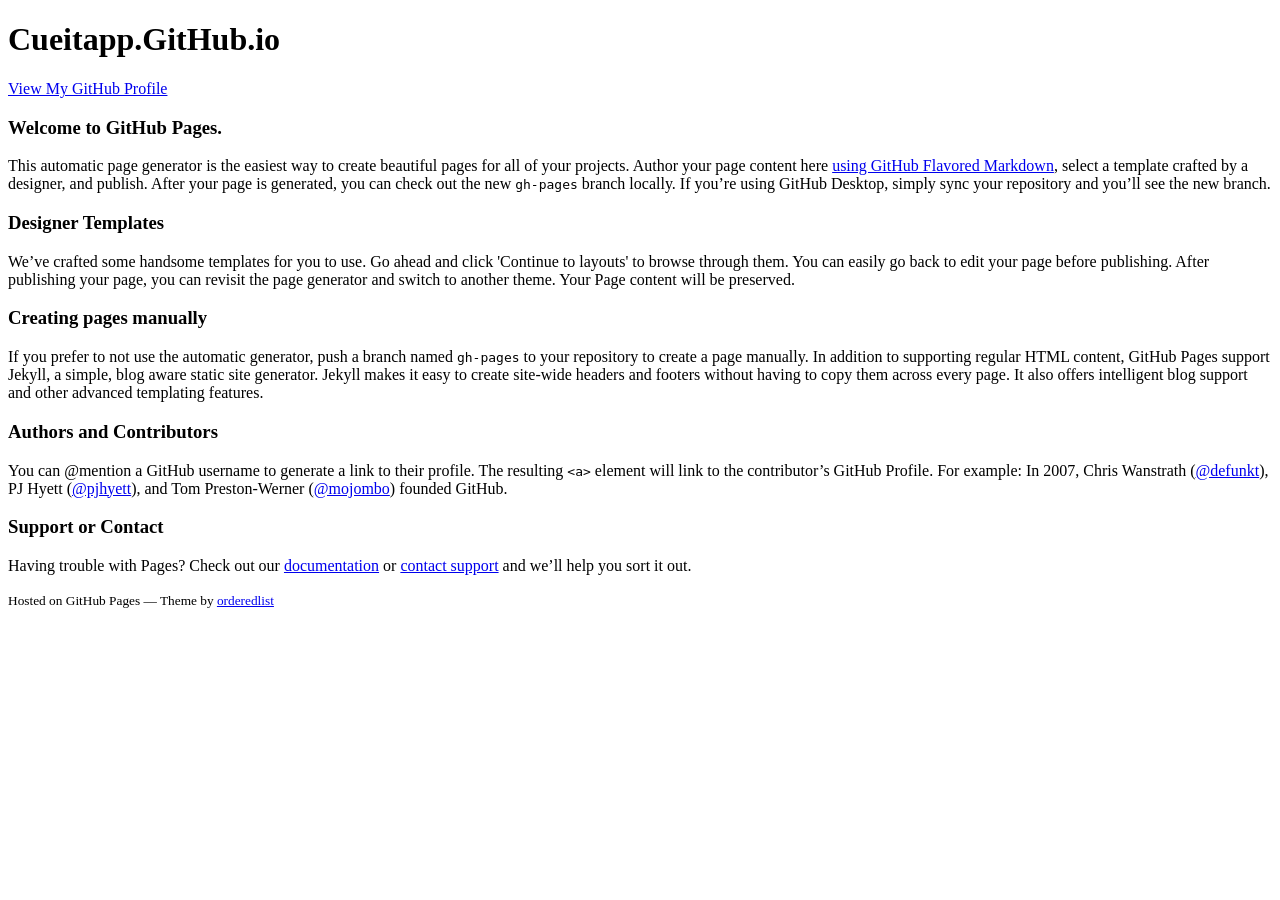
==== index.html @ e3ed7a6b "Replace master branch with page content via GitHub" ====
<!doctype html>
<html>
  <head>
    <meta charset="utf-8">
    <meta http-equiv="X-UA-Compatible" content="chrome=1">
    <title>Cueitapp.GitHub.io by cueitapp</title>

    <link rel="stylesheet" href="stylesheets/styles.css">
    <link rel="stylesheet" href="stylesheets/github-light.css">
    <meta name="viewport" content="width=device-width">
    <!--[if lt IE 9]>
    <script src="//html5shiv.googlecode.com/svn/trunk/html5.js"></script>
    <![endif]-->
  </head>
  <body>
    <div class="wrapper">
      <header>
        <h1>Cueitapp.GitHub.io</h1>
        <p></p>


        <p class="view"><a href="https://github.com/cueitapp">View My GitHub Profile</a></p>

      </header>
      <section>
        <h3>
<a id="welcome-to-github-pages" class="anchor" href="#welcome-to-github-pages" aria-hidden="true"><span aria-hidden="true" class="octicon octicon-link"></span></a>Welcome to GitHub Pages.</h3>

<p>This automatic page generator is the easiest way to create beautiful pages for all of your projects. Author your page content here <a href="https://guides.github.com/features/mastering-markdown/">using GitHub Flavored Markdown</a>, select a template crafted by a designer, and publish. After your page is generated, you can check out the new <code>gh-pages</code> branch locally. If you’re using GitHub Desktop, simply sync your repository and you’ll see the new branch.</p>

<h3>
<a id="designer-templates" class="anchor" href="#designer-templates" aria-hidden="true"><span aria-hidden="true" class="octicon octicon-link"></span></a>Designer Templates</h3>

<p>We’ve crafted some handsome templates for you to use. Go ahead and click 'Continue to layouts' to browse through them. You can easily go back to edit your page before publishing. After publishing your page, you can revisit the page generator and switch to another theme. Your Page content will be preserved.</p>

<h3>
<a id="creating-pages-manually" class="anchor" href="#creating-pages-manually" aria-hidden="true"><span aria-hidden="true" class="octicon octicon-link"></span></a>Creating pages manually</h3>

<p>If you prefer to not use the automatic generator, push a branch named <code>gh-pages</code> to your repository to create a page manually. In addition to supporting regular HTML content, GitHub Pages support Jekyll, a simple, blog aware static site generator. Jekyll makes it easy to create site-wide headers and footers without having to copy them across every page. It also offers intelligent blog support and other advanced templating features.</p>

<h3>
<a id="authors-and-contributors" class="anchor" href="#authors-and-contributors" aria-hidden="true"><span aria-hidden="true" class="octicon octicon-link"></span></a>Authors and Contributors</h3>

<p>You can @mention a GitHub username to generate a link to their profile. The resulting <code>&lt;a&gt;</code> element will link to the contributor’s GitHub Profile. For example: In 2007, Chris Wanstrath (<a href="https://github.com/defunkt" class="user-mention">@defunkt</a>), PJ Hyett (<a href="https://github.com/pjhyett" class="user-mention">@pjhyett</a>), and Tom Preston-Werner (<a href="https://github.com/mojombo" class="user-mention">@mojombo</a>) founded GitHub.</p>

<h3>
<a id="support-or-contact" class="anchor" href="#support-or-contact" aria-hidden="true"><span aria-hidden="true" class="octicon octicon-link"></span></a>Support or Contact</h3>

<p>Having trouble with Pages? Check out our <a href="https://help.github.com/pages">documentation</a> or <a href="https://github.com/contact">contact support</a> and we’ll help you sort it out.</p>
      </section>
      <footer>
        <p><small>Hosted on GitHub Pages &mdash; Theme by <a href="https://github.com/orderedlist">orderedlist</a></small></p>
      </footer>
    </div>
    <script src="javascripts/scale.fix.js"></script>
    
  </body>
</html>
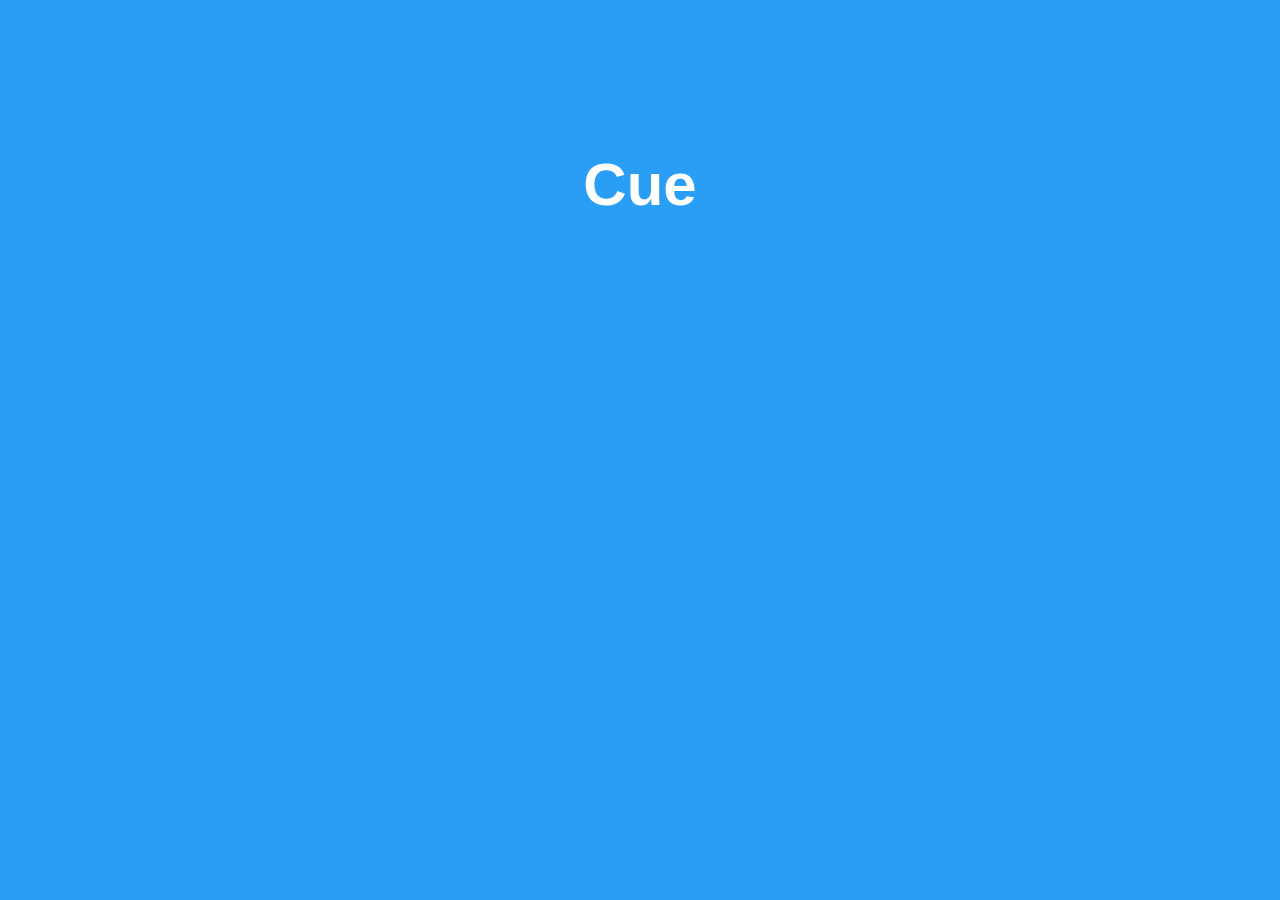
==== commit 92a43799: "Added landing page and gitignore" ====
--- a/index.html
+++ b/index.html
@@ -1,58 +1,16 @@
-<!doctype html>
+<!DOCTYPE html>
 <html>
   <head>
     <meta charset="utf-8">
-    <meta http-equiv="X-UA-Compatible" content="chrome=1">
-    <title>Cueitapp.GitHub.io by cueitapp</title>
-
-    <link rel="stylesheet" href="stylesheets/styles.css">
-    <link rel="stylesheet" href="stylesheets/github-light.css">
-    <meta name="viewport" content="width=device-width">
-    <!--[if lt IE 9]>
-    <script src="//html5shiv.googlecode.com/svn/trunk/html5.js"></script>
-    <![endif]-->
+    <title>Cue</title>
+    <link rel="stylesheet" href="css/master.css" media="screen" title="no title" charset="utf-8">
   </head>
   <body>
-    <div class="wrapper">
-      <header>
-        <h1>Cueitapp.GitHub.io</h1>
-        <p></p>
+
+    <div id = "cueheader">
+      <h2>Cue</h2>
+    </div>
 
 
-        <p class="view"><a href="https://github.com/cueitapp">View My GitHub Profile</a></p>
-
-      </header>
-      <section>
-        <h3>
-<a id="welcome-to-github-pages" class="anchor" href="#welcome-to-github-pages" aria-hidden="true"><span aria-hidden="true" class="octicon octicon-link"></span></a>Welcome to GitHub Pages.</h3>
-
-<p>This automatic page generator is the easiest way to create beautiful pages for all of your projects. Author your page content here <a href="https://guides.github.com/features/mastering-markdown/">using GitHub Flavored Markdown</a>, select a template crafted by a designer, and publish. After your page is generated, you can check out the new <code>gh-pages</code> branch locally. If you’re using GitHub Desktop, simply sync your repository and you’ll see the new branch.</p>
-
-<h3>
-<a id="designer-templates" class="anchor" href="#designer-templates" aria-hidden="true"><span aria-hidden="true" class="octicon octicon-link"></span></a>Designer Templates</h3>
-
-<p>We’ve crafted some handsome templates for you to use. Go ahead and click 'Continue to layouts' to browse through them. You can easily go back to edit your page before publishing. After publishing your page, you can revisit the page generator and switch to another theme. Your Page content will be preserved.</p>
-
-<h3>
-<a id="creating-pages-manually" class="anchor" href="#creating-pages-manually" aria-hidden="true"><span aria-hidden="true" class="octicon octicon-link"></span></a>Creating pages manually</h3>
-
-<p>If you prefer to not use the automatic generator, push a branch named <code>gh-pages</code> to your repository to create a page manually. In addition to supporting regular HTML content, GitHub Pages support Jekyll, a simple, blog aware static site generator. Jekyll makes it easy to create site-wide headers and footers without having to copy them across every page. It also offers intelligent blog support and other advanced templating features.</p>
-
-<h3>
-<a id="authors-and-contributors" class="anchor" href="#authors-and-contributors" aria-hidden="true"><span aria-hidden="true" class="octicon octicon-link"></span></a>Authors and Contributors</h3>
-
-<p>You can @mention a GitHub username to generate a link to their profile. The resulting <code>&lt;a&gt;</code> element will link to the contributor’s GitHub Profile. For example: In 2007, Chris Wanstrath (<a href="https://github.com/defunkt" class="user-mention">@defunkt</a>), PJ Hyett (<a href="https://github.com/pjhyett" class="user-mention">@pjhyett</a>), and Tom Preston-Werner (<a href="https://github.com/mojombo" class="user-mention">@mojombo</a>) founded GitHub.</p>
-
-<h3>
-<a id="support-or-contact" class="anchor" href="#support-or-contact" aria-hidden="true"><span aria-hidden="true" class="octicon octicon-link"></span></a>Support or Contact</h3>
-
-<p>Having trouble with Pages? Check out our <a href="https://help.github.com/pages">documentation</a> or <a href="https://github.com/contact">contact support</a> and we’ll help you sort it out.</p>
-      </section>
-      <footer>
-        <p><small>Hosted on GitHub Pages &mdash; Theme by <a href="https://github.com/orderedlist">orderedlist</a></small></p>
-      </footer>
-    </div>
-    <script src="javascripts/scale.fix.js"></script>
-    
   </body>
 </html>
--- a/css/master.css
+++ b/css/master.css
@@ -0,0 +1,13 @@
+body {
+  background-color: #299EF4;
+}
+
+#cueheader {
+  width: 80%;
+  margin: 150px auto 0px;
+  text-align: center;
+  color: white;
+  font-family: helvetica, arial, sans-serif;
+  font-weight: normal;
+  font-size: 40px;
+}
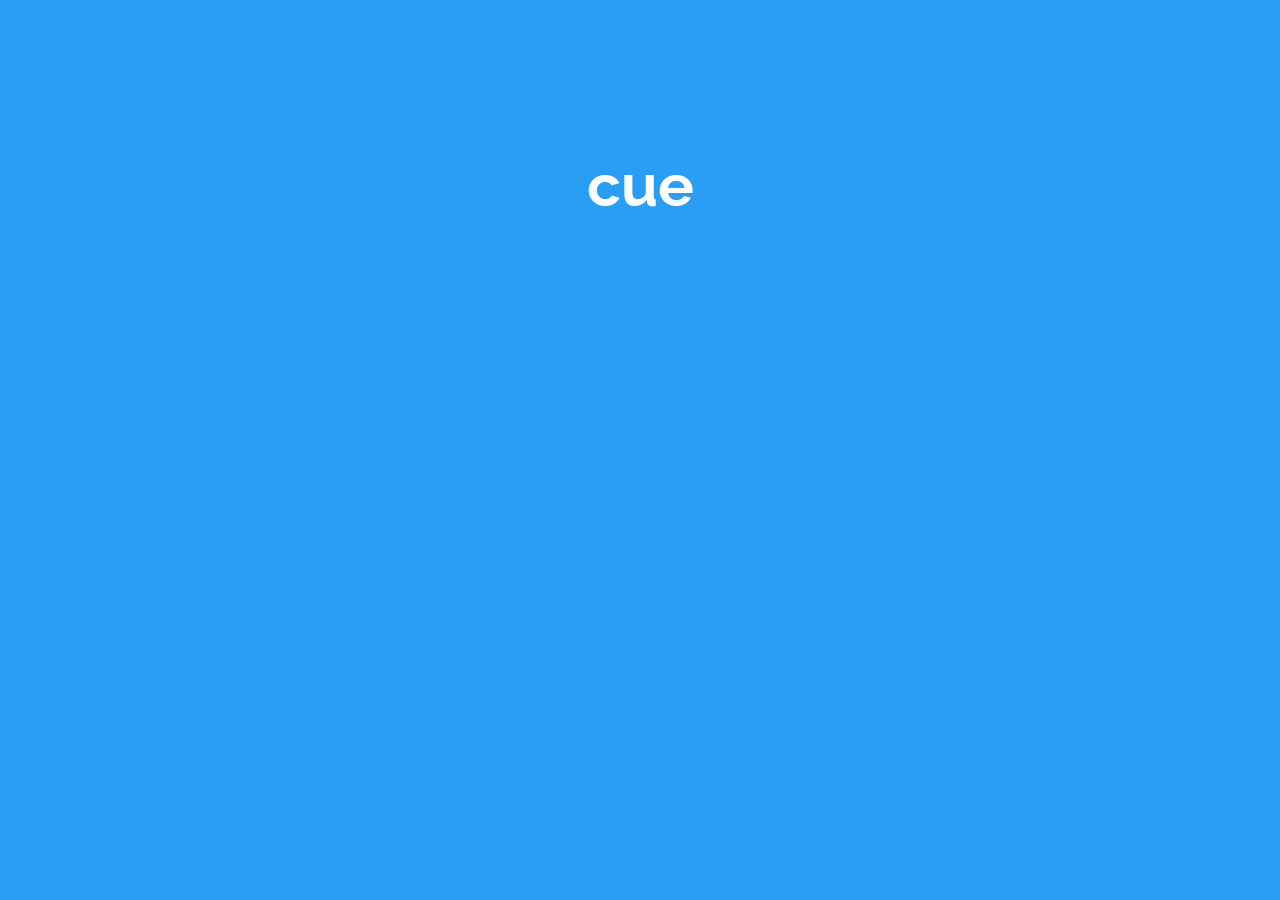
==== commit 94431181: "added raleway font" ====
--- a/index.html
+++ b/index.html
@@ -2,13 +2,14 @@
 <html>
   <head>
     <meta charset="utf-8">
-    <title>Cue</title>
+    <title>cue</title>
+    <link href="https://fonts.googleapis.com/css?family=Raleway" rel="stylesheet">
     <link rel="stylesheet" href="css/master.css" media="screen" title="no title" charset="utf-8">
   </head>
   <body>
 
     <div id = "cueheader">
-      <h2>Cue</h2>
+      <h2>cue</h2>
     </div>
 
 
--- a/css/master.css
+++ b/css/master.css
@@ -7,7 +7,7 @@
   margin: 150px auto 0px;
   text-align: center;
   color: white;
-  font-family: helvetica, arial, sans-serif;
+  font-family: 'Raleway', sans-serif;
   font-weight: normal;
   font-size: 40px;
 }
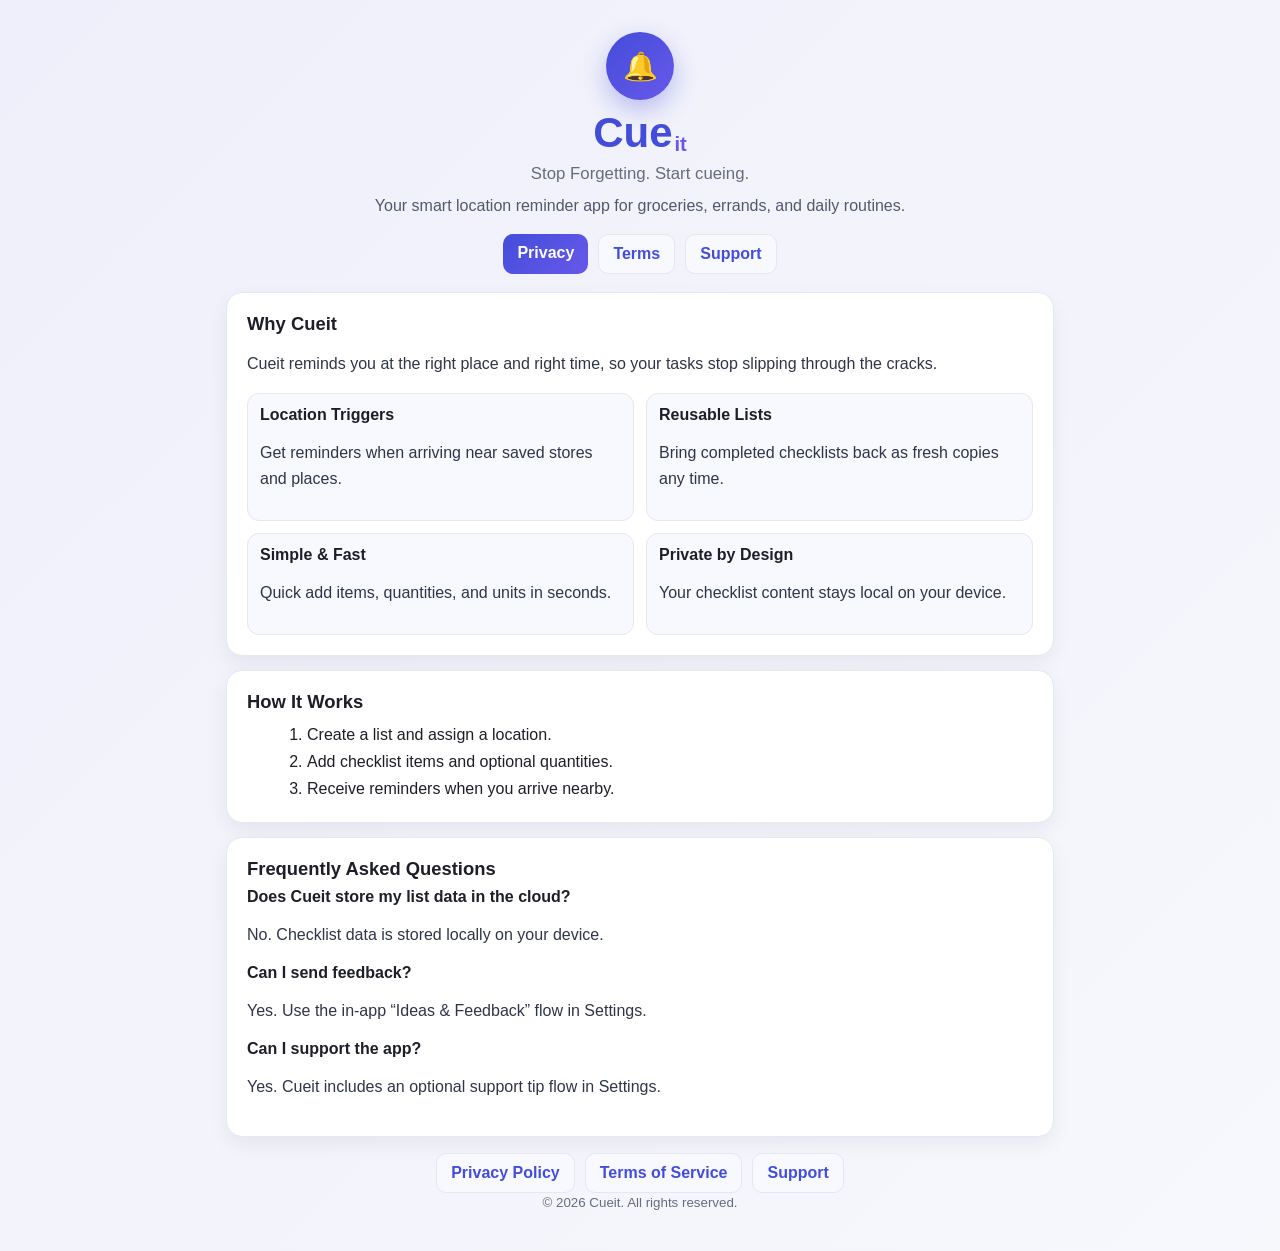
==== commit 028acf8d: "Launch Cueit public website. Publish a polished static site with homepage, privacy policy, terms, an" ====
--- a/index.html
+++ b/index.html
@@ -1,17 +1,80 @@
-<!DOCTYPE html>
-<html>
-  <head>
-    <meta charset="utf-8">
-    <title>cue</title>
-    <link href="https://fonts.googleapis.com/css?family=Raleway" rel="stylesheet">
-    <link rel="stylesheet" href="css/master.css" media="screen" title="no title" charset="utf-8">
-  </head>
-  <body>
+<!doctype html>
+<html lang="en">
+<head>
+  <meta charset="utf-8">
+  <meta name="viewport" content="width=device-width, initial-scale=1">
+  <title>Cueit - Location-Based Checklist Reminders</title>
+  <meta name="description" content="Cueit helps you remember what to buy and do when you reach the right place.">
+  <link rel="stylesheet" href="./styles.css">
+</head>
+<body>
+  <main class="container">
+    <header class="hero">
+      <div class="logo" aria-hidden="true">🔔</div>
+      <h1><span class="cue">Cue</span><span class="sub">it</span></h1>
+      <p class="tagline">Stop Forgetting. Start cueing.</p>
+      <p class="subtagline">Your smart location reminder app for groceries, errands, and daily routines.</p>
+      <nav class="hero-links">
+        <a class="btn btn-primary" href="./privacy.html">Privacy</a>
+        <a class="btn" href="./terms.html">Terms</a>
+        <a class="btn" href="./support.html">Support</a>
+      </nav>
+    </header>
 
-    <div id = "cueheader">
-      <h2>cue</h2>
-    </div>
+    <section class="card">
+      <h2>Why Cueit</h2>
+      <p>Cueit reminds you at the right place and right time, so your tasks stop slipping through the cracks.</p>
+      <div class="grid">
+        <article>
+          <h3>Location Triggers</h3>
+          <p>Get reminders when arriving near saved stores and places.</p>
+        </article>
+        <article>
+          <h3>Reusable Lists</h3>
+          <p>Bring completed checklists back as fresh copies any time.</p>
+        </article>
+        <article>
+          <h3>Simple & Fast</h3>
+          <p>Quick add items, quantities, and units in seconds.</p>
+        </article>
+        <article>
+          <h3>Private by Design</h3>
+          <p>Your checklist content stays local on your device.</p>
+        </article>
+      </div>
+    </section>
 
+    <section class="card">
+      <h2>How It Works</h2>
+      <ol class="steps">
+        <li>Create a list and assign a location.</li>
+        <li>Add checklist items and optional quantities.</li>
+        <li>Receive reminders when you arrive nearby.</li>
+      </ol>
+    </section>
 
-  </body>
+    <section class="card">
+      <h2>Frequently Asked Questions</h2>
+      <div class="faq">
+        <h3>Does Cueit store my list data in the cloud?</h3>
+        <p>No. Checklist data is stored locally on your device.</p>
+
+        <h3>Can I send feedback?</h3>
+        <p>Yes. Use the in-app “Ideas & Feedback” flow in Settings.</p>
+
+        <h3>Can I support the app?</h3>
+        <p>Yes. Cueit includes an optional support tip flow in Settings.</p>
+      </div>
+    </section>
+
+    <footer class="footer">
+      <nav class="links">
+        <a href="./privacy.html">Privacy Policy</a>
+        <a href="./terms.html">Terms of Service</a>
+        <a href="./support.html">Support</a>
+      </nav>
+      <small>&copy; 2026 Cueit. All rights reserved.</small>
+    </footer>
+  </main>
+</body>
 </html>
--- a/styles.css
+++ b/styles.css
@@ -0,0 +1,205 @@
+:root {
+  --bg: #f1f2fb;
+  --card: #ffffff;
+  --text: #1d1e27;
+  --muted: #676b7b;
+  --brand-start: #434dd9;
+  --brand-end: #6858ea;
+  --border: #e5e7f1;
+}
+
+* { box-sizing: border-box; }
+
+html, body {
+  margin: 0;
+  padding: 0;
+  background: linear-gradient(135deg, #efeffb, #f7f8fc);
+  color: var(--text);
+  font-family: -apple-system, BlinkMacSystemFont, "Segoe UI", Roboto, "Helvetica Neue", Arial, sans-serif;
+}
+
+.container {
+  max-width: 860px;
+  margin: 0 auto;
+  padding: 24px 16px 40px;
+}
+
+.hero, .simple-header {
+  text-align: center;
+  margin-bottom: 18px;
+}
+
+.logo {
+  width: 68px;
+  height: 68px;
+  margin: 8px auto 10px;
+  border-radius: 999px;
+  display: grid;
+  place-items: center;
+  font-size: 28px;
+  color: white;
+  background: linear-gradient(135deg, var(--brand-start), var(--brand-end));
+  box-shadow: 0 10px 24px rgba(67, 77, 217, 0.32);
+}
+
+h1 {
+  margin: 0;
+  font-size: clamp(30px, 5vw, 42px);
+  line-height: 1.1;
+}
+
+.cue {
+  color: var(--brand-start);
+  font-weight: 800;
+}
+
+.sub {
+  color: var(--brand-end);
+  font-size: 0.48em;
+  vertical-align: baseline;
+  position: relative;
+  top: 0.2em;
+  margin-left: 2px;
+  font-weight: 700;
+}
+
+.tagline {
+  margin: 8px 0 0;
+  color: var(--muted);
+  font-size: 1.05rem;
+}
+
+.subtagline {
+  margin: 10px auto 0;
+  max-width: 650px;
+  color: #52586c;
+  font-size: 1rem;
+  line-height: 1.5;
+}
+
+.hero-links {
+  margin-top: 16px;
+  display: flex;
+  gap: 10px;
+  justify-content: center;
+  flex-wrap: wrap;
+}
+
+.btn {
+  border: 1px solid var(--border);
+  padding: 10px 14px;
+  border-radius: 10px;
+  background: #f8f9ff;
+  color: var(--brand-start);
+  text-decoration: none;
+  font-weight: 700;
+}
+
+.btn-primary {
+  border: none;
+  color: #fff;
+  background: linear-gradient(135deg, var(--brand-start), var(--brand-end));
+}
+
+.card {
+  background: var(--card);
+  border: 1px solid var(--border);
+  border-radius: 16px;
+  padding: 20px;
+  margin: 14px 0;
+  box-shadow: 0 8px 20px rgba(20, 24, 40, 0.06);
+}
+
+.card h2 {
+  margin: 0 0 8px;
+  font-size: 1.15rem;
+}
+
+.card h3 {
+  margin: 0 0 6px;
+  font-size: 1rem;
+}
+
+.card p {
+  color: #303447;
+  line-height: 1.62;
+}
+
+.card ul {
+  margin: 8px 0 0 18px;
+  color: #303447;
+  line-height: 1.62;
+}
+
+.links {
+  display: flex;
+  flex-wrap: wrap;
+  gap: 10px;
+  margin-top: 10px;
+  justify-content: center;
+}
+
+.links a, .back, a {
+  color: var(--brand-start);
+  text-decoration: none;
+  font-weight: 600;
+}
+
+.links a {
+  border: 1px solid var(--border);
+  padding: 10px 14px;
+  border-radius: 10px;
+  background: #f8f9ff;
+}
+
+.simple-header .back {
+  display: inline-block;
+  margin-bottom: 8px;
+}
+
+.simple-header p {
+  color: var(--muted);
+  margin: 6px 0 0;
+}
+
+.legal h2 { margin-top: 16px; }
+.legal h2:first-child { margin-top: 0; }
+
+.grid {
+  display: grid;
+  grid-template-columns: repeat(2, minmax(0, 1fr));
+  gap: 12px;
+  margin-top: 10px;
+}
+
+.grid article {
+  padding: 12px;
+  border-radius: 12px;
+  background: #f8f9ff;
+  border: 1px solid var(--border);
+}
+
+.steps {
+  margin: 8px 0 0 20px;
+  line-height: 1.7;
+}
+
+.faq h3 {
+  margin-top: 12px;
+}
+
+.faq h3:first-child {
+  margin-top: 0;
+}
+
+.footer {
+  text-align: center;
+  margin-top: 16px;
+  color: var(--muted);
+}
+
+@media (max-width: 720px) {
+  .grid {
+    grid-template-columns: 1fr;
+  }
+}
